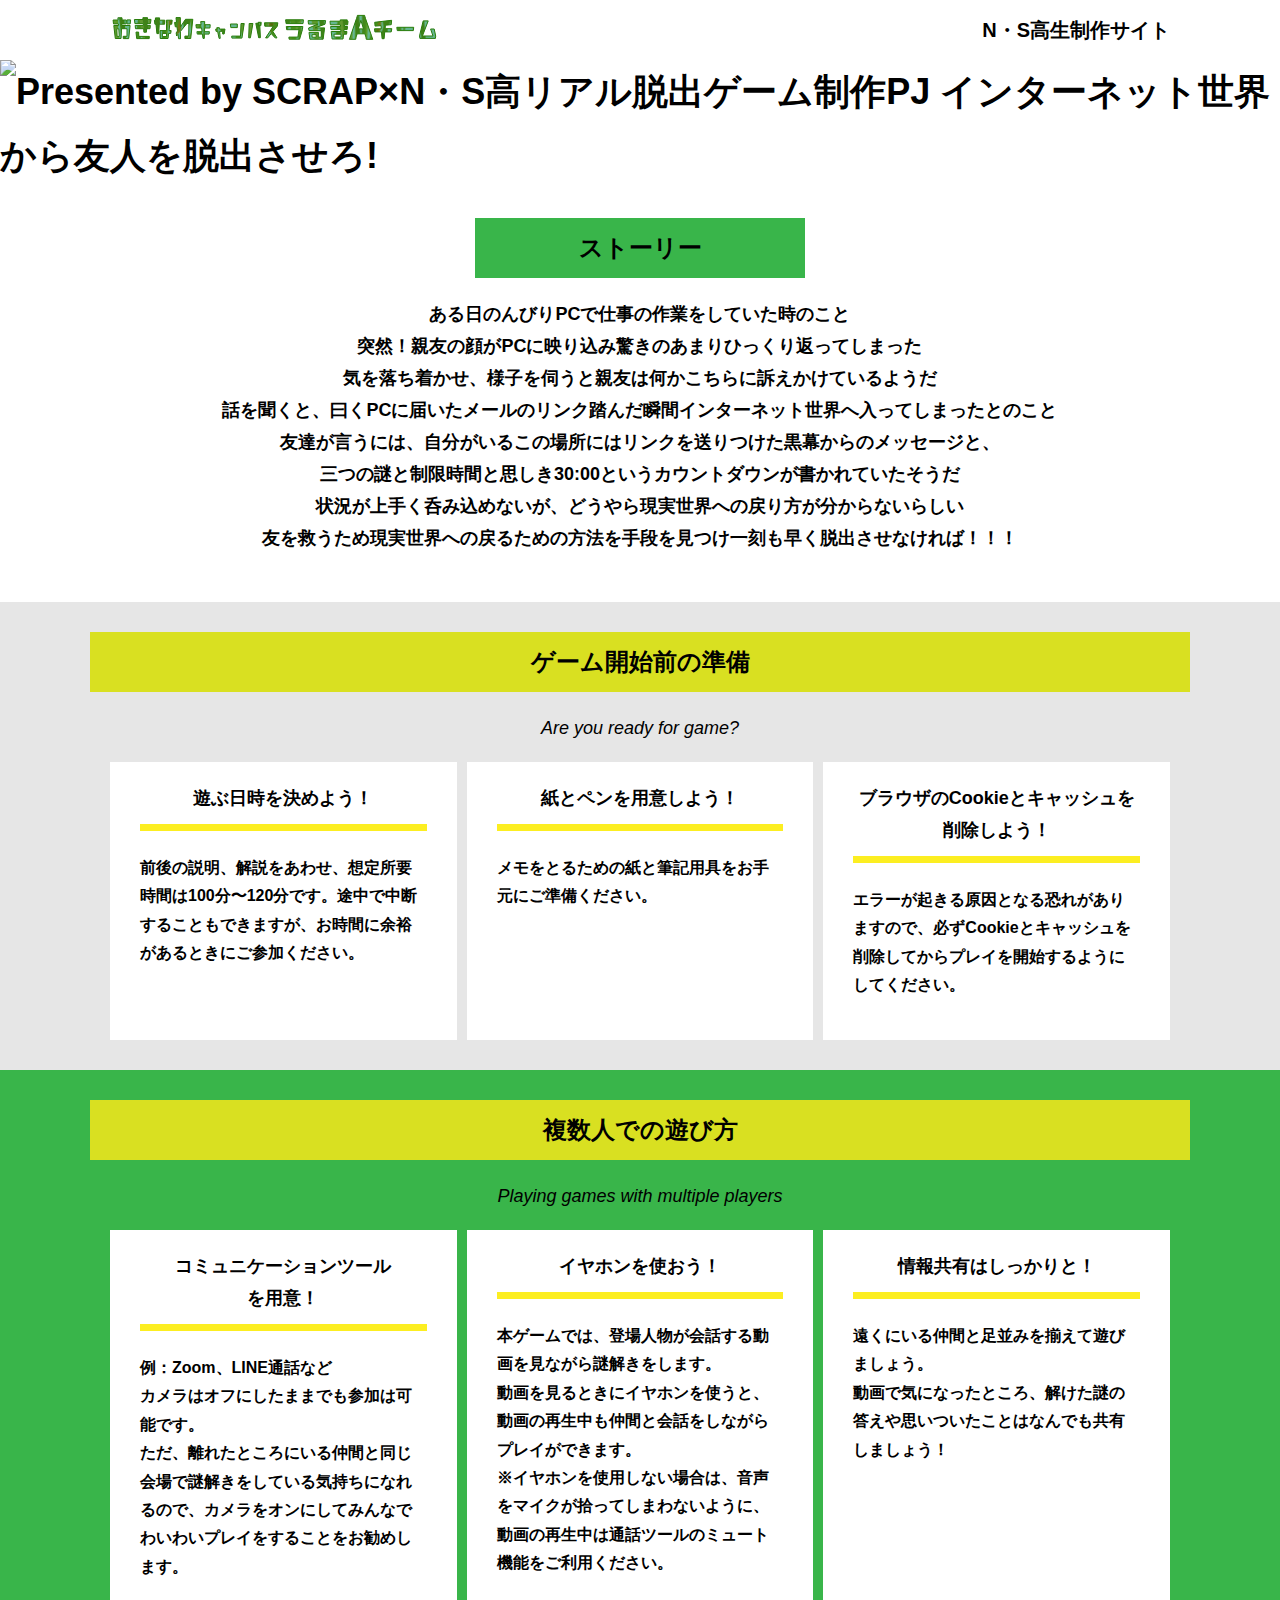
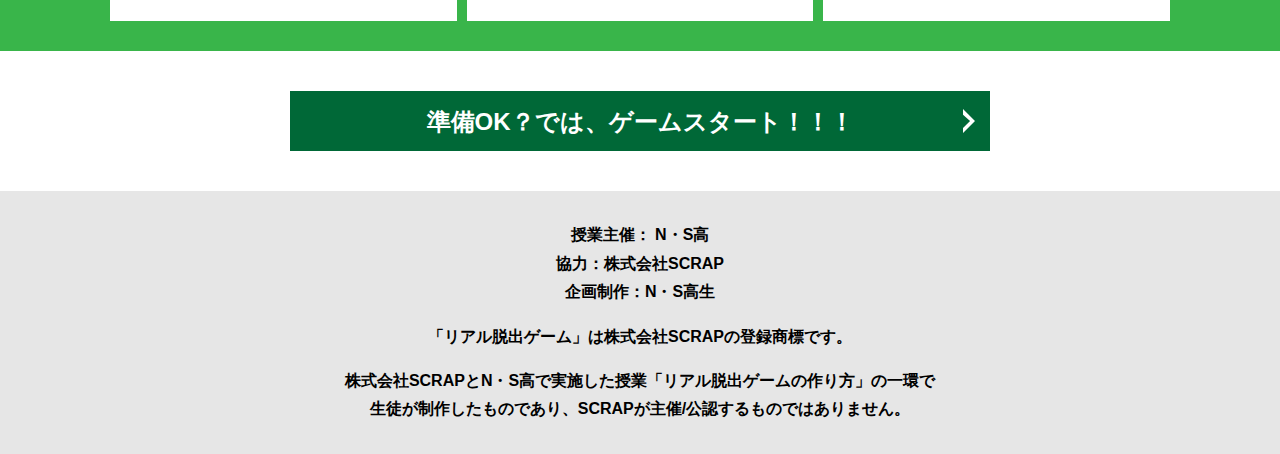
==== index.html @ ec13ba6e "Update index.html" ====
<!DOCTYPE html>
<html lang="ja">
<head>
  <meta charset="UTF-8">
  <meta http-equiv="X-UA-Compatible" content="IE=edge">
  <meta name="viewport" content="width=device-width, initial-scale=1.0">
  <title>インターネット世界から友人を脱出させろ! │ Project N</title>
  <link rel="stylesheet" href="assets/css/normalize.css">
  <link rel="stylesheet" href="assets/css/style.css">
</head>
<body>
  <svg width="0" height="0" class="hidden">
    <symbol xmlns="http://www.w3.org/2000/svg" viewBox="0 0 12.47 24.94" id="arrow" class="arrow_svg">
      <title>arrow</title>
      <polygon points="0 24.94 0 19.66 7.35 12.47 0 5.92 0 0 12.47 12.47 0 24.94"/>
    </symbol>
  </svg>
  <header class="header">
    <div class="container">
      <div class="header__logo"><img src="assets/images/logo.svg" alt="チームロゴ"></div>
      <div class="header__name">N・S高生制作サイト</div>
    </div>
  </header>
  <main class="main index-page">
    <!-- タイトルエリア　ここから -->
    <h1 class="main-title"><img src="ホーム画.png.pdf" alt="Presented by SCRAP×N・S高リアル脱出ゲーム制作PJ インターネット世界から友人を脱出させろ!"></h1>
    <!-- タイトルエリア　ここまで -->
    <section class="section section--story">
      <div class="container">
        <h2 class="section-title section-title--keycolor section-title--story">ストーリー</h2>
        <div class="story">
          <p class="text-center">ある日のんびりPCで仕事の作業をしていた時のこと<br>
           突然！親友の顔がPCに映り込み驚きのあまりひっくり返ってしまった<br>
           気を落ち着かせ、様子を伺うと親友は何かこちらに訴えかけているようだ<br>
            話を聞くと、曰くPCに届いたメールのリンク踏んだ瞬間インターネット世界へ入ってしまったとのこと<br>
            友達が言うには、自分がいるこの場所にはリンクを送りつけた黒幕からのメッセージと、<br>
            三つの謎と制限時間と思しき30:00というカウントダウンが書かれていたそうだ<br>
            状況が上手く呑み込めないが、どうやら現実世界への戻り方が分からないらしい<br>
            友を救うため現実世界への戻るための方法を手段を見つけ一刻も早く脱出させなければ！！！<br>
        </div>
      </div>
    </section>
    <section class="section bg-color--gray">
      <div class="container">
        <h2 class="section-title">ゲーム開始前の準備</h2>
        <p class="font-eng text-center">Are you ready for game?</p>
        <!--
          class名"row"内のclass名"column"が横並びになります。
          改行する場合は以下のように追加してください。
          <div class="row">
            <div class="column">
              ～ 内容 ～
            </div>
          </div>
        -->
        <div class="row">
          <div class="column">
            <div class="card">
              <h3 class="card__title">遊ぶ日時を決めよう！</h3>
              <p class="card__content">前後の説明、解説をあわせ、想定所要時間は100分〜120分です。途中で中断することもできますが、お時間に余裕があるときにご参加ください。</p>
            </div>
          </div>
          <div class="column">
            <div class="card">
              <h3 class="card__title">紙とペンを用意しよう！</h3>
              <p class="card__content">メモをとるための紙と筆記用具をお手元にご準備ください。</p>
            </div>
          </div>
          <div class="column">
            <div class="card">
              <h3 class="card__title">ブラウザのCookieとキャッシュを<br>削除しよう！</h3>
              <p class="card__content">エラーが起きる原因となる恐れがありますので、必ずCookieとキャッシュを削除してからプレイを開始するようにしてください。</p>
            </div>
          </div>
        </div>
      </div>
    </section>
    <section class="section bg-color--keycolor">
      <div class="container">
        <h2 class="section-title">複数人での遊び方</h2>
        <p class="font-eng text-center">Playing games with multiple players</p>
        <div class="row">
          <div class="column">
            <div class="card">
              <h3 class="card__title">コミュニケーションツール<br>を用意！</h3>
              <p class="card__content">例：Zoom、LINE通話など<br>
                カメラはオフにしたままでも参加は可能です。<br>
                ただ、離れたところにいる仲間と同じ会場で謎解きをしている気持ちになれるので、カメラをオンにしてみんなでわいわいプレイをすることをお勧めします。</p>
            </div>
          </div>
          <div class="column">
            <div class="card">
              <h3 class="card__title">イヤホンを使おう！</h3>
              <p class="card__content">本ゲームでは、登場人物が会話する動画を見ながら謎解きをします。<br>
                動画を見るときにイヤホンを使うと、動画の再生中も仲間と会話をしながらプレイができます。<br>
                ※イヤホンを使用しない場合は、音声をマイクが拾ってしまわないように、動画の再生中は通話ツールのミュート機能をご利用ください。</p>
            </div>
          </div>
          <div class="column">
            <div class="card">
              <h3 class="card__title">情報共有はしっかりと！</h3>
              <p class="card__content">遠くにいる仲間と足並みを揃えて遊びましょう。<br>
                動画で気になったところ、解けた謎の答えや思いついたことはなんでも共有しましょう！</p>
            </div>
          </div>
        </div>
      </div>
    </section>
    <section class="section">
      <div class="container">
        <a class="btn" href="main.html">準備OK？では、ゲームスタート！！！<svg class="btn__arrow"><use xlink:href="#arrow"></use></svg></a>
      </div>
    </section>
  </main>
  <footer class="footer section bg-color--gray">
    <div class="container">
      <p class="text-center">授業主催： N・S高<br>協力：株式会社SCRAP<br>企画制作：N・S高生</p>
      <p class="text-center">「リアル脱出ゲーム」は株式会社SCRAPの登録商標です。</p>
      <p class="text-center">株式会社SCRAPとN・S高で実施した授業「リアル脱出ゲームの作り方」の一環で<br>生徒が制作したものであり、SCRAPが主催/公認するものではありません。</p>
    </div>
  </footer>
</body>
</html>
---- assets/css/style.css ----
@charset "UTF-8";
/****************************
 * 共通CSSのテンプレートです。
*****************************/
*,
*::before,
*::after {
  -webkit-box-sizing: border-box;
          box-sizing: border-box;
}

html {
  font-size: 18px;
  -webkit-box-sizing: border-box;
          box-sizing: border-box;
}

body {
  overflow-x: hidden;
  font-family: "游ゴシック体", "Yu Gothic", YuGothic, "ヒラギノ角ゴ Pro", "Hiragino Kaku Gothic Pro", "メイリオ", "Meiryo", sans-serif;
  font-size: 18px;
  line-height: 1.77778;
  font-weight: bold;
  text-decoration: none;
  border: none;
  list-style: none;
  color: #000;
  margin: 0;
}

img {
  width: 100%;
}

figure {
  margin: 0;
}

figcaption {
  margin-top: 30px;
  font-size: 14px;
}

@media screen and (max-width: 767px) {
  figcaption {
    font-size: 13px;
  }
}

input[type=text] {
  font-size: 18px;
  border: none;
  padding: 25px 35px;
  display: block;
  margin: 0 auto;
  max-width: 580px;
  width: 100%;
}

::-webkit-input-placeholder {
  color: #999;
}

:-ms-input-placeholder {
  color: #999;
}

::-ms-input-placeholder {
  color: #999;
}

::placeholder {
  color: #999;
}

button {
  cursor: pointer;
  display: block;
  border: none;
  margin: 0 auto;
  background-color: #006837;
  color: #fff;
  width: 287px;
  height: 55px;
}

/*******************
* Layout
*******************/
.section {
  padding-top: 30px;
  padding-bottom: 30px;
}

.section--clear {
  /* ステージクリア画面 */
  position: fixed;
  display: none;
  /* 読み込み時に一瞬表示されるのを防ぐ */
  -webkit-box-pack: center;
      -ms-flex-pack: center;
          justify-content: center;
  -webkit-box-align: center;
      -ms-flex-align: center;
          align-items: center;
  top: 0;
  bottom: 0;
  left: 0;
  right: 0;
  z-index: 200;
}

.section--clear.isClear {
  display: -webkit-box;
  display: -ms-flexbox;
  display: flex;
}

.container {
  width: 1100px;
  padding-left: 20px;
  padding-right: 20px;
  margin: 0 auto;
}

@media screen and (max-width: 1100px) {
  .container {
    width: calc(100% - 40px);
  }
}

.row {
  display: -webkit-box;
  display: -ms-flexbox;
  display: flex;
  -ms-flex-line-pack: stretch;
      align-content: stretch;
  gap: 10px;
}

.row + .row {
  margin-top: 20px;
}

.column {
  width: 100%;
}

.card {
  background-color: #fff;
  margin-bottom: 20px;
  height: 100%;
}

.card__title {
  font-size: 18px;
  text-align: center;
  margin: 0;
  padding: 20px 30px;
  position: relative;
  cursor: pointer;
}

.card__content {
  -webkit-transition: all 0.3s;
  transition: all 0.3s;
  font-size: 16px;
  padding: 20px 30px;
  margin: 0;
  position: relative;
}

.card__content::before {
  display: block;
  content: '';
  width: calc(100% - 60px);
  height: 7px;
  background-color: #fcee21;
  position: absolute;
  top: -10px;
  left: 30px;
}

.hint-page .card {
  height: auto;
}

.hint-page .card__content {
  display: none;
  text-align: center;
}

.hint-page .card__arrow {
  position: absolute;
  top: calc(50% - 12px);
  right: 45px;
  -webkit-transform: rotate(90deg);
          transform: rotate(90deg);
  -webkit-transition: all 0.3s;
  transition: all 0.3s;
  fill: #009245;
  width: 12px;
  height: 24px;
}

.hint-page .card.is-open .card__content {
  display: block;
}

.hint-page .card.is-open .card__arrow {
  -webkit-transform: rotate(-90deg);
          transform: rotate(-90deg);
}

.box {
  padding: 35px 30px;
}

.youtube {
  position: relative;
  width: 100%;
  padding-top: 56.25%;
}

.youtube iframe {
  position: absolute;
  top: 0;
  left: 0;
  width: 100%;
  height: 100%;
}

.youtube__container {
  max-width: 800px;
  margin: 0 auto;
}

/*********************
* Color
*********************/
.bg-color--keycolor {
  background-color: #39b54a;
}

.bg-color--subcolor {
  background-color: #d9e021;
}

.bg-color--gray {
  background-color: #e6e6e6;
}

/*********************
* title
**********************/
.main-title {
  margin: 0;
}

.sub-title {
  text-align: center;
  font-size: 18px;
  line-height: 1.66667;
}

.sub-title__bg {
  background-color: #fcee21;
  padding-left: 1rem;
  padding-right: 1rem;
}

.section-title {
  font-size: 24px;
  line-height: 1.75;
  text-align: center;
  padding: 9px 20px;
  background-color: #d9e021;
  margin: 0 -20px 20px -20px;
}

.section-title__stage {
  display: inline-block;
  margin-right: 2rem;
}

.section-title--keycolorlight {
  background-color: #8cc63f;
}

.section-title--keycolorlight .section-title__stage {
  color: #fff;
}

.section-title--keycolor {
  background-color: #39b54a;
}

.section-title--story {
  width: 330px;
  margin: 0 auto 20px;
}

.section-title--border {
  position: relative;
  font-size: 30px;
  text-align: center;
  line-height: 1.06667;
  margin: 0;
  padding-bottom: 15px;
  color: #006837;
}

.section-title--border::after {
  position: absolute;
  bottom: 0;
  left: calc(50% - 95px);
  display: block;
  content: '';
  background-color: #fff;
  height: 2.6px;
  width: 190px;
}

/******************
* text
******************/
.font-eng {
  font-style: italic;
  font-weight: normal;
}

/*************************
* Button
*************************/
.btn {
  display: block;
  text-decoration: none;
  cursor: pointer;
  background-color: #006837;
  color: #fff;
  font-size: 24px;
  line-height: 1.54167;
  text-align: center;
  padding: 11.5px;
  width: calc(100% - 40px);
  max-width: 700px;
  margin: 10px auto;
  position: relative;
}

.btn:hover {
  opacity: 0.7;
}

.btn__arrow {
  position: absolute;
  top: calc(50% - 12px);
  right: 15px;
  fill: #fff;
  width: 12px;
  height: 24px;
}

/****************
* header
*****************/
.header {
  background-color: #fff;
  height: 60px;
}

.header .container {
  display: -webkit-box;
  display: -ms-flexbox;
  display: flex;
  -webkit-box-pack: justify;
      -ms-flex-pack: justify;
          justify-content: space-between;
  -webkit-box-align: center;
      -ms-flex-align: center;
          align-items: center;
  height: 100%;
}

.header__logo {
  width: 330px;
  height: 42px;
}

.header__name {
  font-size: 20px;
  line-height: 1.1;
}

.footer {
  font-size: 16px;
}

.footer p:first-child {
  margin-top: 0;
}

.footer p:last-child {
  margin-bottom: 0;
}

/********************
* main
********************/
.story__note {
  margin: 0;
}

.story__note__outer {
  width: 860px;
  display: -webkit-box;
  display: -ms-flexbox;
  display: flex;
  padding: 20px;
  margin: 20px auto;
  -webkit-box-pack: center;
      -ms-flex-pack: center;
          justify-content: center;
}

@media screen and (max-width: 940px) {
  .story__note__outer {
    width: 100%;
  }
}

.stage-column__container + .stage-column__container {
  border-top: 2px solid #fff;
}

.answer {
  font-size: 18px;
  margin-bottom: 20px;
  line-height: 80px;
  word-spacing: 20px;
}

.err-message {
  color: #c1272d;
  font-size: 18px;
  text-align: center;
}

.link-hint {
  text-align: center;
  display: block;
  margin-top: 20px;
}

.clear-message {
  background-color: #d9e021;
  padding: 30px 30px 60px;
  position: relative;
}

.clear-message__title {
  position: relative;
  display: block;
  text-align: center;
  color: #006837;
  font-size: 30px;
  padding-bottom: 10px;
  margin-bottom: 35px;
}

.clear-message__title::after {
  content: '';
  position: absolute;
  display: block;
  width: 183px;
  height: 2px;
  background-color: #fff;
  bottom: 0;
  left: calc(50% - (183px/2));
}

.clear-message__content {
  text-align: center;
}

.clear-message__btn {
  position: absolute;
  bottom: -30px;
  left: calc(50% - 144px);
  width: 288px;
  margin: 0;
}

/********************
* Utility
********************/
.text-center {
  text-align: center;
}

.text-left {
  text-align: left;
}

.text-right {
  text-align: right;
}

.hidden {
  display: none;
}
/*# sourceMappingURL=style.css.map */
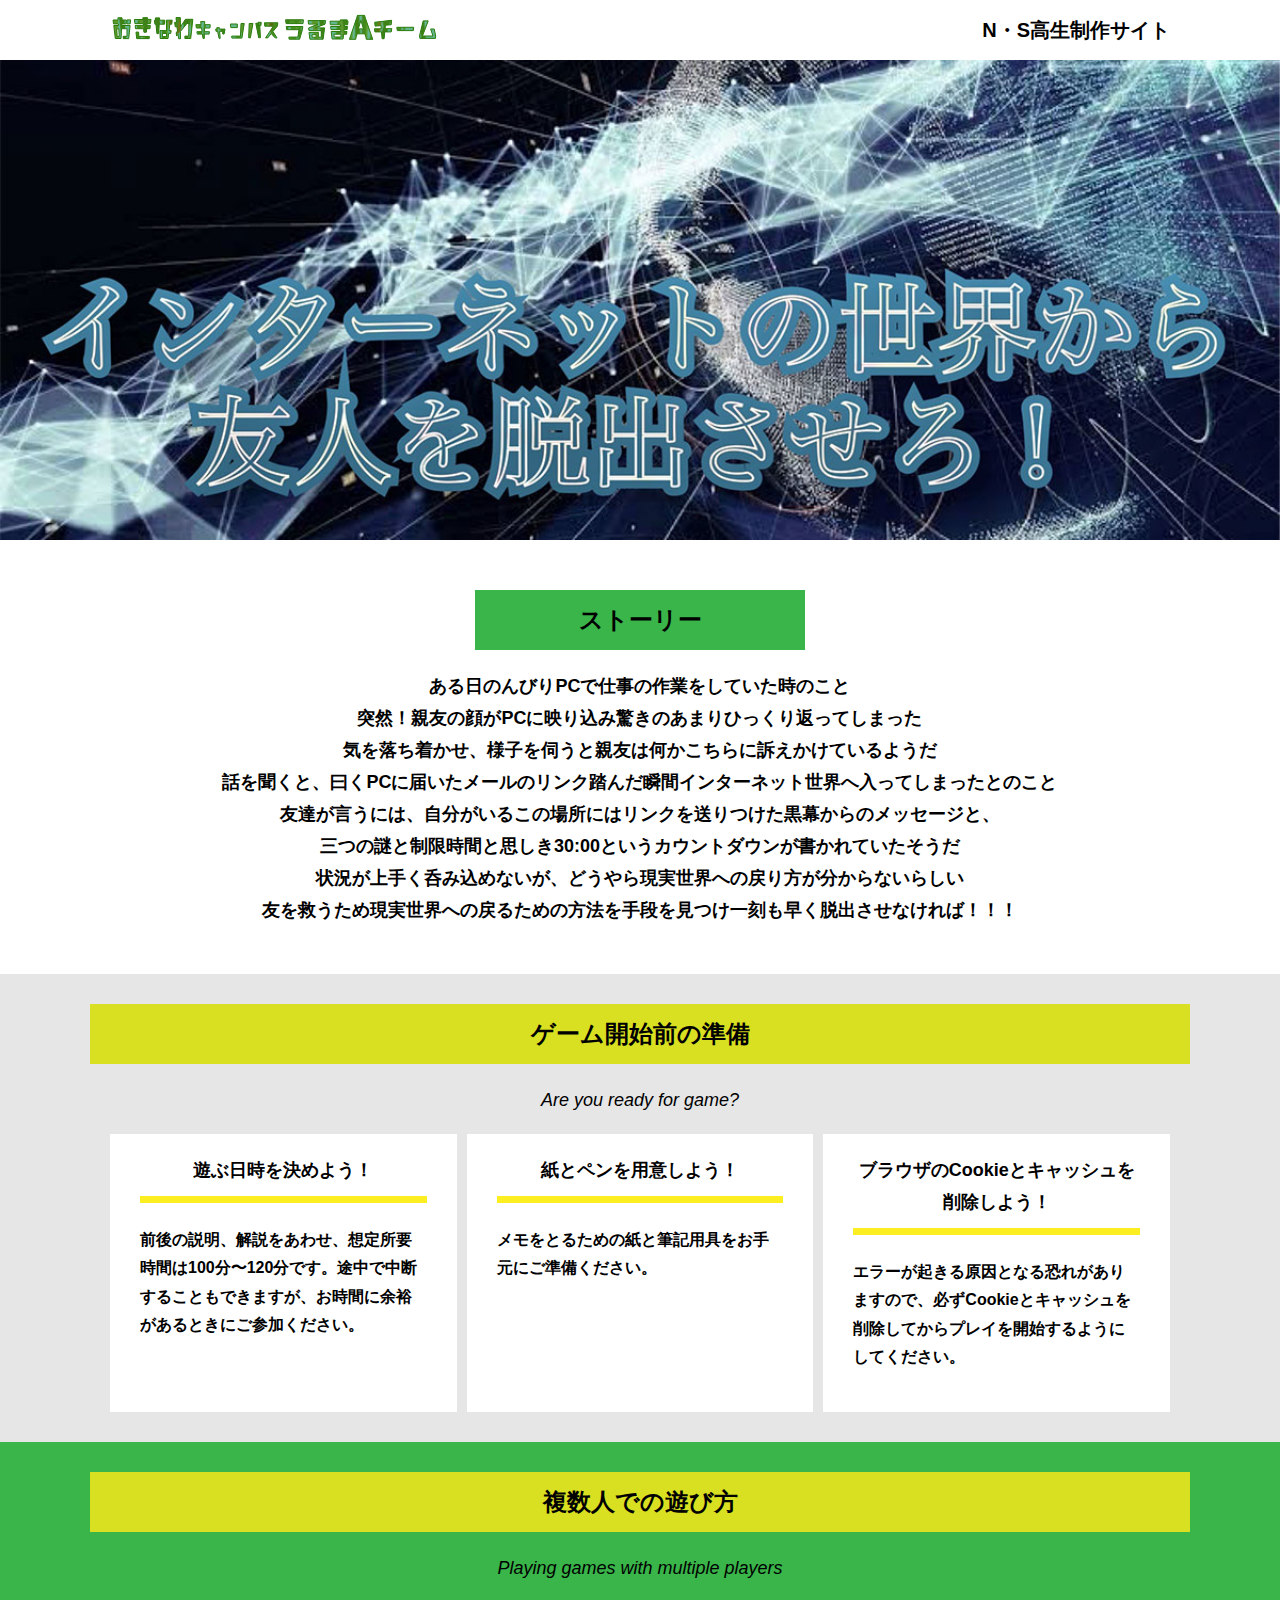
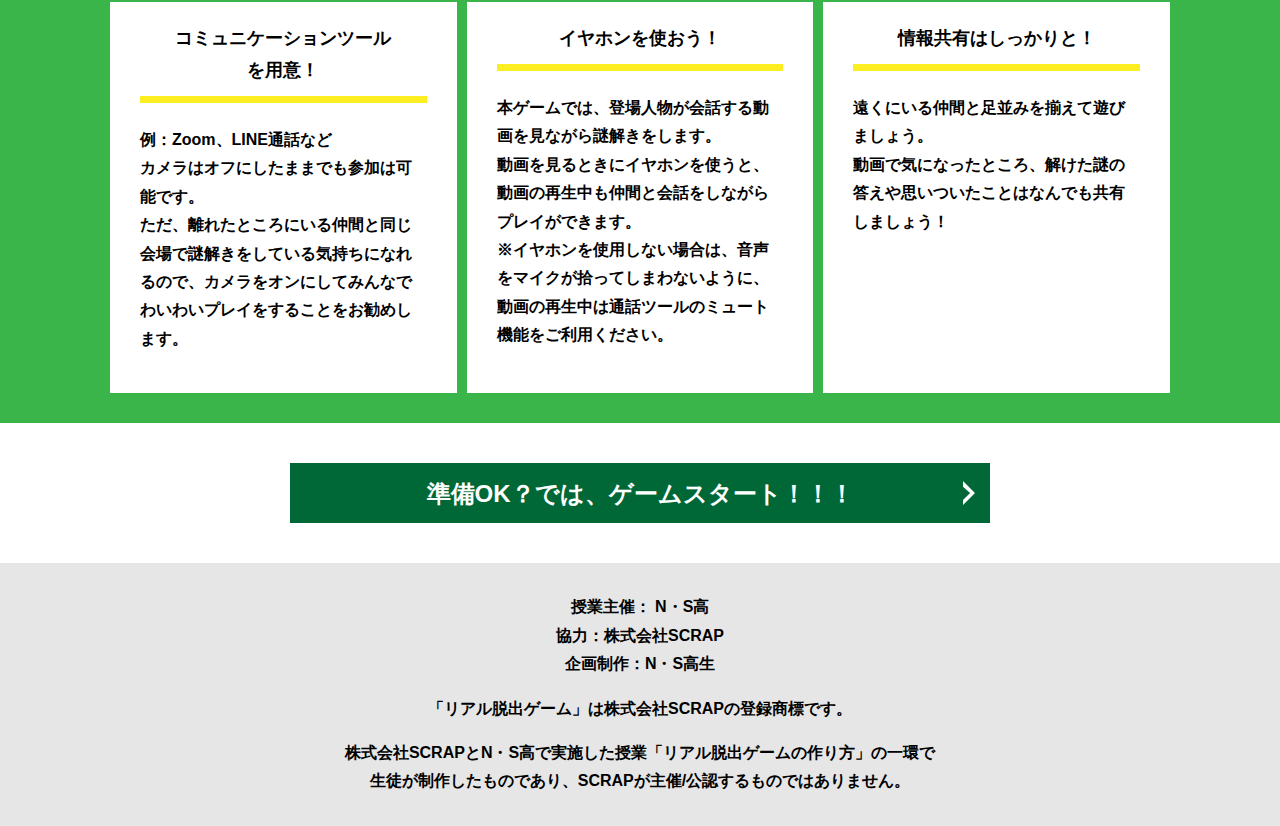
==== commit dc99157f: "Update index.html" ====
--- a/index.html
+++ b/index.html
@@ -23,7 +23,7 @@
   </header>
   <main class="main index-page">
     <!-- タイトルエリア　ここから -->
-    <h1 class="main-title"><img src="ホーム画.png.pdf" alt="Presented by SCRAP×N・S高リアル脱出ゲーム制作PJ インターネット世界から友人を脱出させろ!"></h1>
+    <h1 class="main-title"><img src="assets/images/homeimg.jpg" alt="Presented by SCRAP×N・S高リアル脱出ゲーム制作PJ インターネット世界から友人を脱出させろ!"></h1>
     <!-- タイトルエリア　ここまで -->
     <section class="section section--story">
       <div class="container">
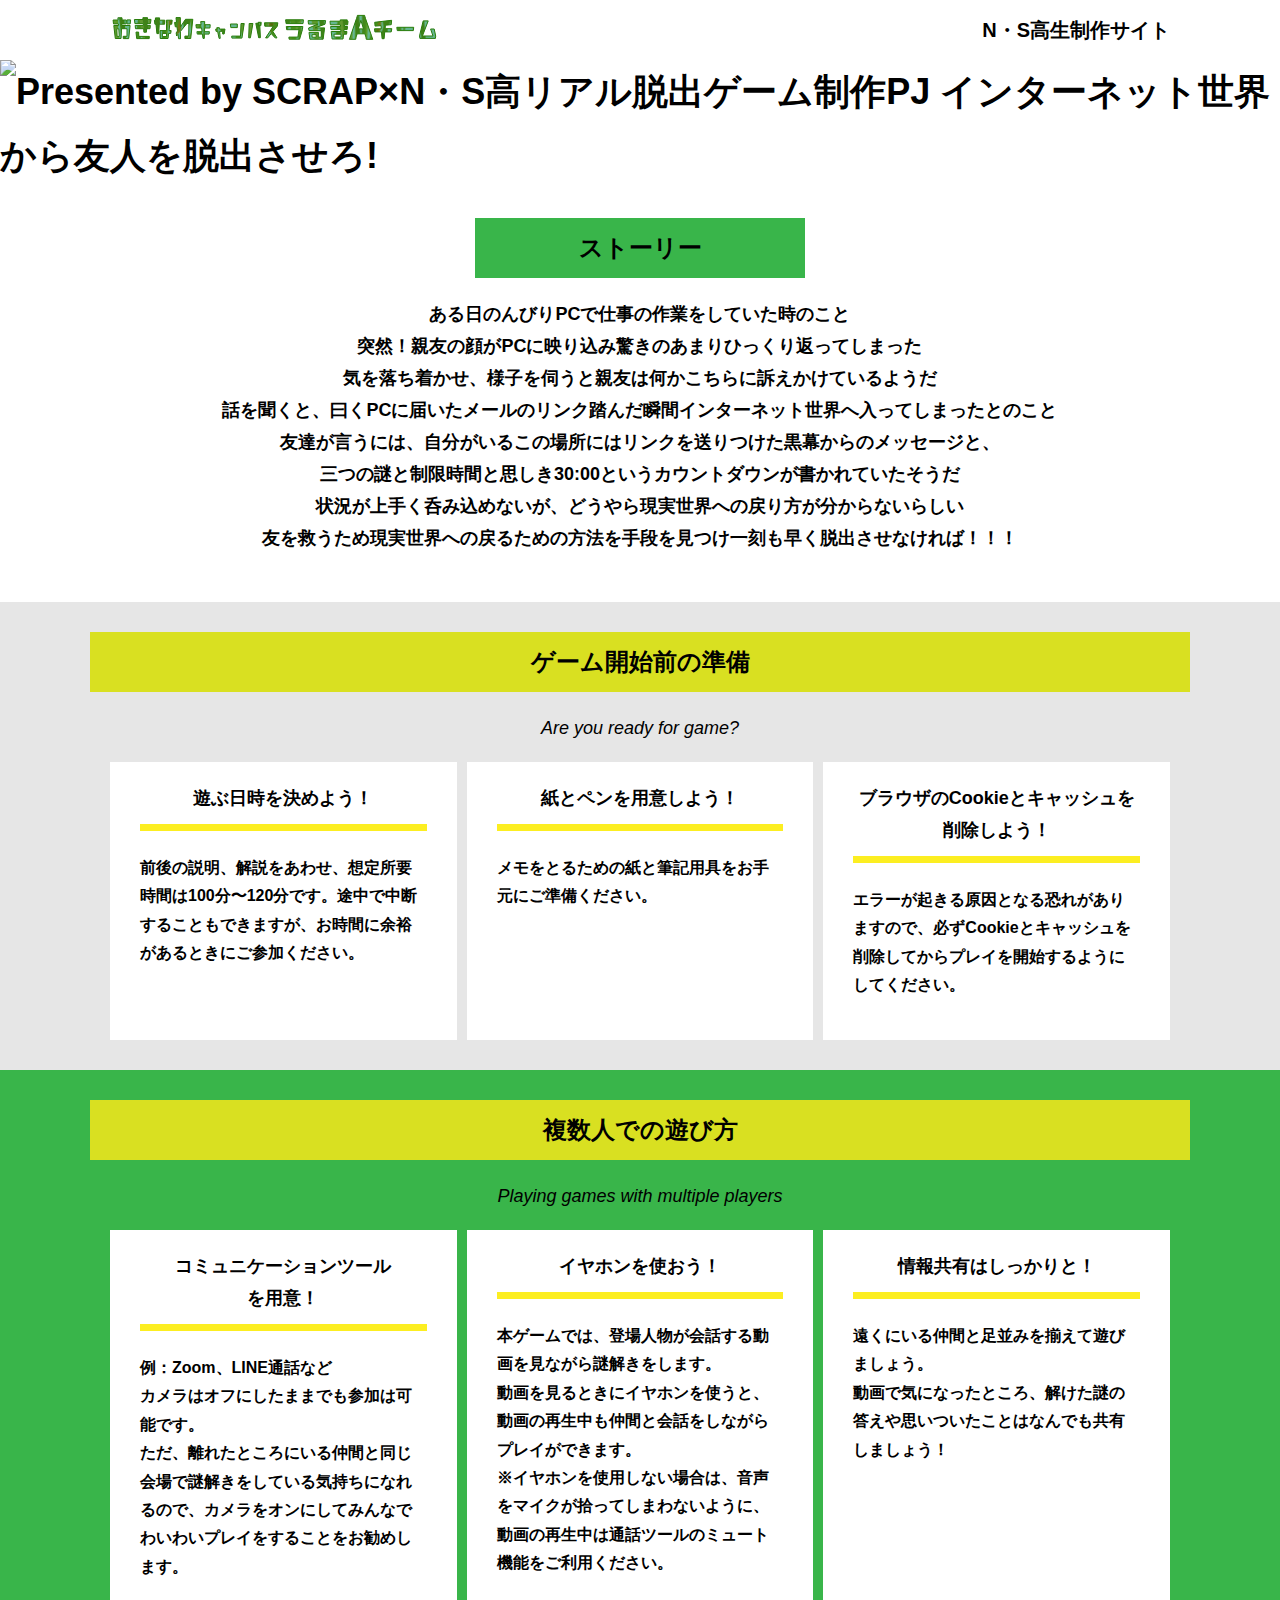
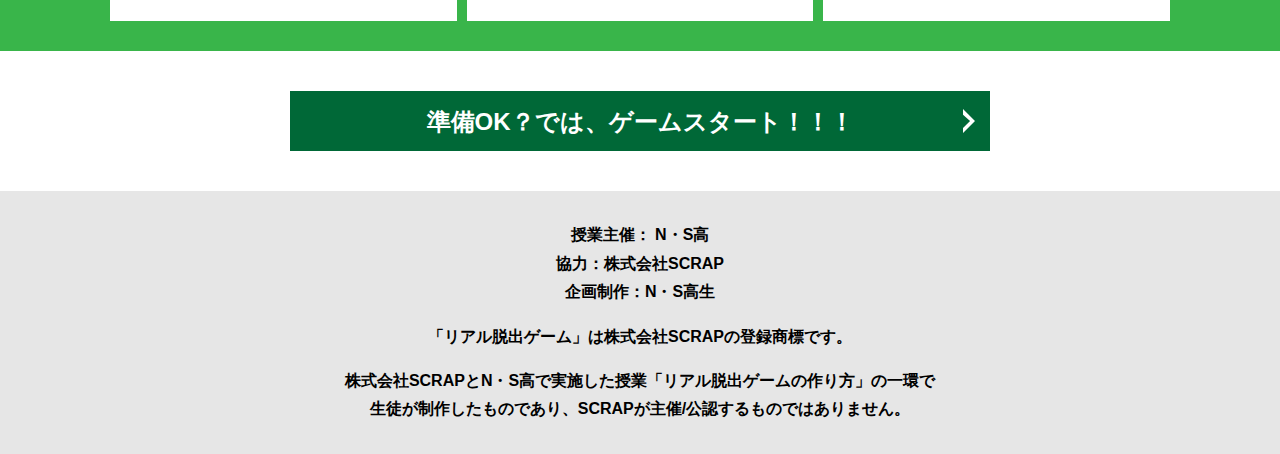
==== commit 03ded24d: "Update index.html" ====
--- a/index.html
+++ b/index.html
@@ -23,7 +23,7 @@
   </header>
   <main class="main index-page">
     <!-- タイトルエリア　ここから -->
-    <h1 class="main-title"><img src="assets/images/homeimg.jpg" alt="Presented by SCRAP×N・S高リアル脱出ゲーム制作PJ インターネット世界から友人を脱出させろ!"></h1>
+    <h1 class="main-title"><img src="assets/images/ホーム画.psd.pdf" alt="Presented by SCRAP×N・S高リアル脱出ゲーム制作PJ インターネット世界から友人を脱出させろ!"></h1>
     <!-- タイトルエリア　ここまで -->
     <section class="section section--story">
       <div class="container">
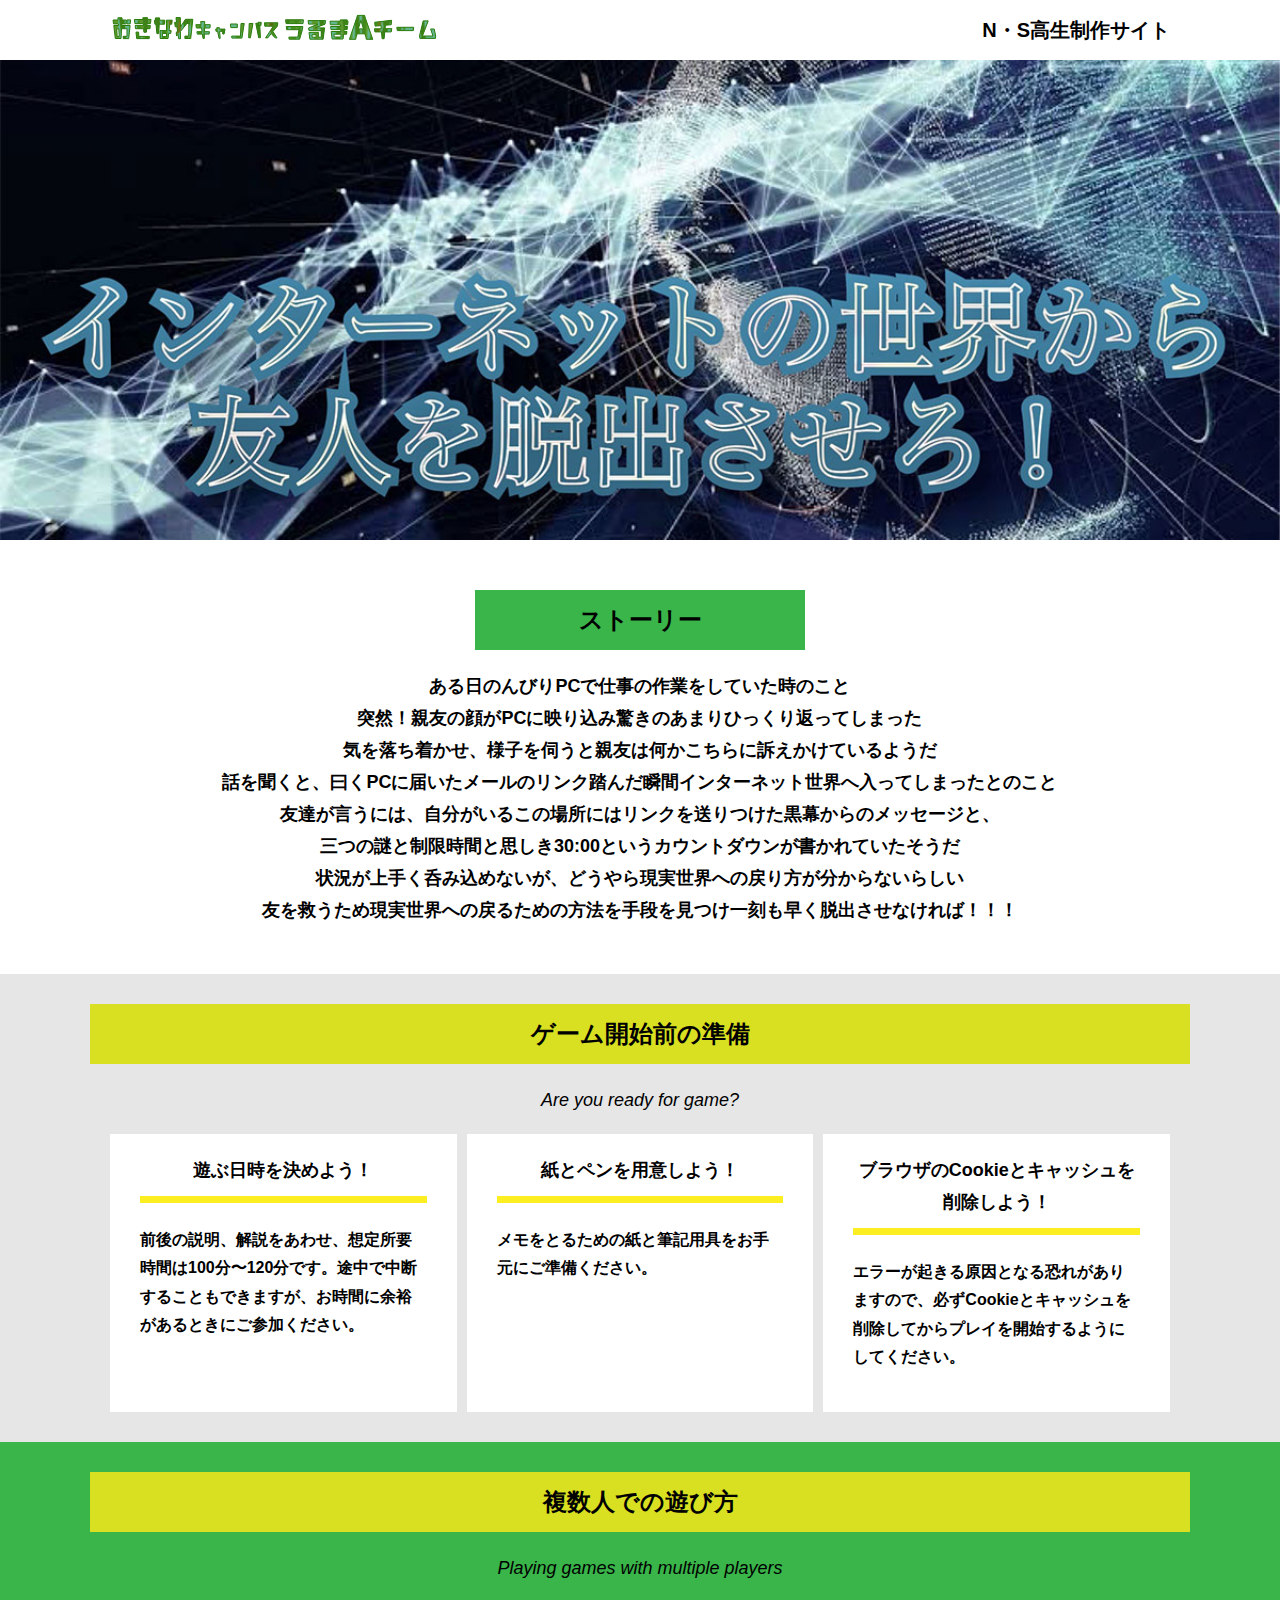
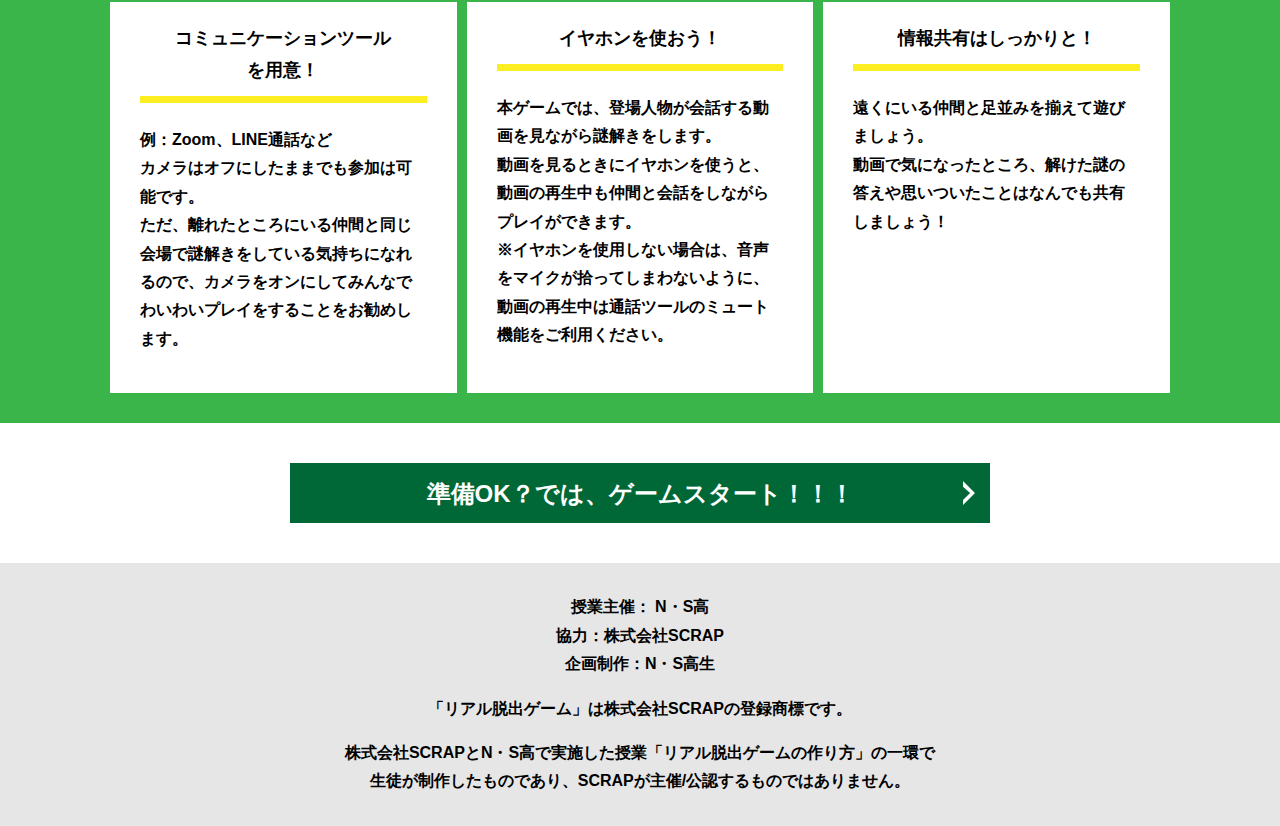
==== commit 089d8714: "Update index.html" ====
--- a/index.html
+++ b/index.html
@@ -23,7 +23,7 @@
   </header>
   <main class="main index-page">
     <!-- タイトルエリア　ここから -->
-    <h1 class="main-title"><img src="assets/images/ホーム画.psd.pdf" alt="Presented by SCRAP×N・S高リアル脱出ゲーム制作PJ インターネット世界から友人を脱出させろ!"></h1>
+    <h1 class="main-title"><img src="assets/images/homeimg.jpg" alt="Presented by SCRAP×N・S高リアル脱出ゲーム制作PJ インターネット世界から友人を脱出させろ!"></h1>
     <!-- タイトルエリア　ここまで -->
     <section class="section section--story">
       <div class="container">
